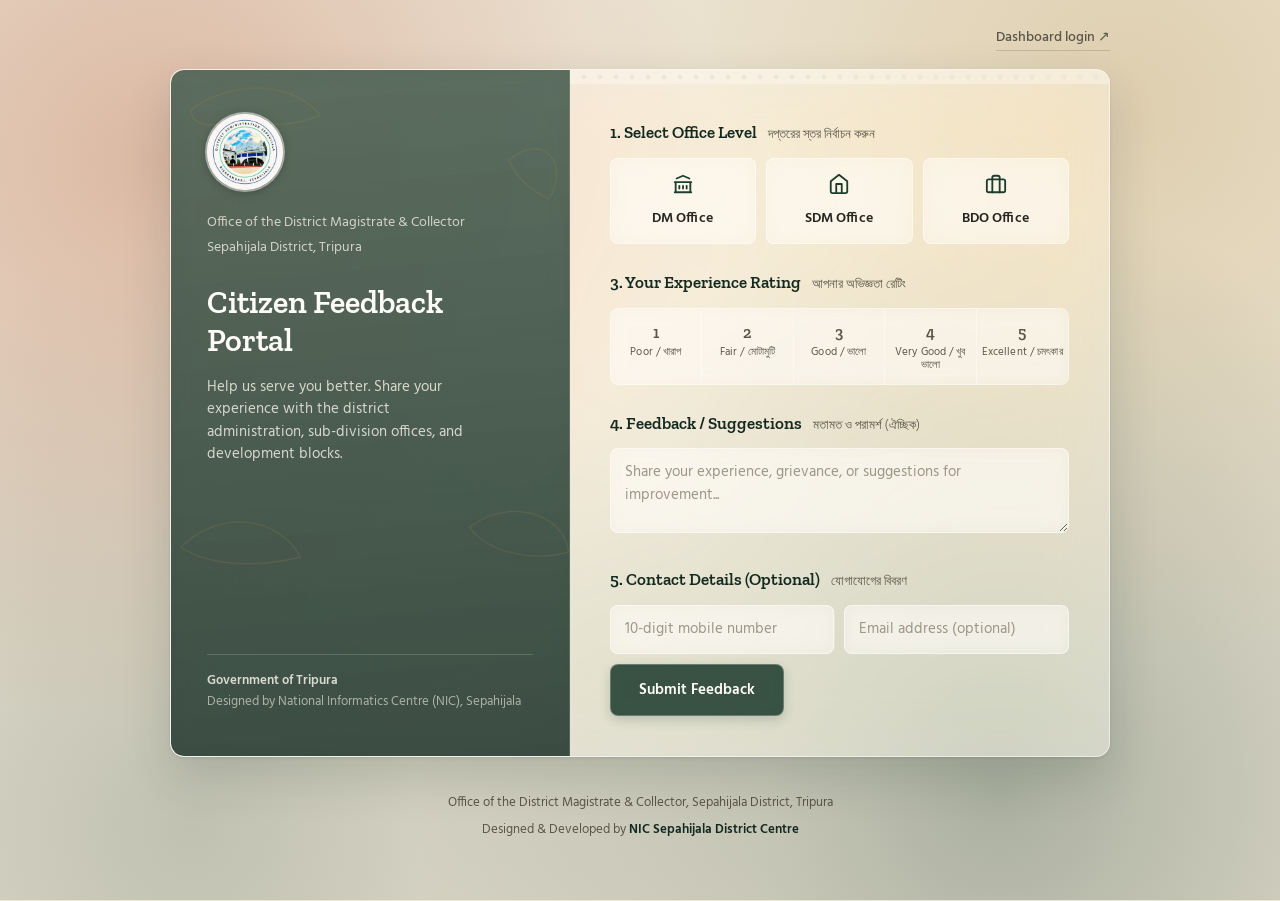
==== index.html @ 67bc73e9 "Sepahijala Feedback System" ====
<!DOCTYPE html>
<html lang="en">
<head>
  <meta charset="UTF-8">
  <meta name="viewport" content="width=device-width, initial-scale=1.0">
  <title>Sepahijala District Administration — Citizen Feedback Portal</title>
  <meta name="description" content="Official Citizen Feedback Portal of Sepahijala District Administration, Government of Tripura. Share your experience and rating for DM, SDM, and BDO offices.">
  <meta name="theme-color" content="#1F3D2E">
  <link rel="icon" type="image/jpeg" href="logo.jpg">
  <link rel="preconnect" href="https://fonts.googleapis.com">
  <link rel="preconnect" href="https://fonts.gstatic.com" crossorigin>
  <link href="https://fonts.googleapis.com/css2?family=Zilla+Slab:wght@500;600;700&family=Hind:wght@400;500;600;700&display=swap" rel="stylesheet">
  <link rel="stylesheet" href="style.css">
</head>
<body>
<div class="page">

  <div class="top-links">
    <a class="dashboard-link" href="login.html">Dashboard login ↗</a>
  </div>

  <div class="portal">
    <!-- Identity / hero panel -->
    <div class="hero">
      <svg class="hero-canopy" viewBox="0 0 400 520" preserveAspectRatio="xMidYMid slice">
        <g fill="none" stroke="rgba(184,146,74,0.35)" stroke-width="1.2">
          <path d="M20 40 C 60 10, 120 10, 150 45 C 130 55, 90 60, 60 50 C 40 60, 20 55, 20 40 Z"/>
          <path d="M340 90 C 380 60, 400 100, 380 130 C 360 120, 345 105, 340 90 Z"/>
          <path d="M10 480 C 50 440, 110 450, 130 490 C 90 500, 40 500, 10 480 Z"/>
          <path d="M300 460 C 340 430, 395 445, 400 485 C 360 495, 320 485, 300 460 Z"/>
        </g>
      </svg>
      <div class="hero-content">
        <a href="index.html" class="seal" title="District Administration Sepahijala, Bishramganj">
          <img src="logo.jpg" alt="District Administration Sepahijala" />
        </a>
        <p class="eyebrow-office">Office of the District Magistrate &amp; Collector</p>
        <p class="eyebrow-district">Sepahijala District, Tripura</p>
        <h1>Citizen Feedback Portal</h1>
        <p class="lede">Help us serve you better. Share your experience with the district administration, sub-division offices, and development blocks.</p>
      </div>
      <div class="hero-foot">
        <strong>Government of Tripura</strong>
        Designed by National Informatics Centre (NIC), Sepahijala
      </div>
    </div>

    <!-- Form / slip panel -->
    <div class="slip">
      <div class="perforation"></div>
      
      <!-- Interactive Form Section -->
      <div class="slip-inner" id="formSection">
        
        <!-- Fieldset 1: Level Tile -->
        <fieldset>
          <legend>1. Select Office Level <span class="hint">দপ্তরের স্তর নির্বাচন করুন</span></legend>
          <div class="tile-row">
            <div class="tile" id="tile-DM" onclick="selectOfficeType('DM')">
              <svg viewBox="0 0 24 24" fill="none" stroke="currentColor" stroke-width="2" stroke-linecap="round" stroke-linejoin="round">
                <path d="M3 21h18M3 10h18M5 6l7-3 7 3M4 10v11M20 10v11M8 14v3M12 14v3M16 14v3"/>
              </svg>
              <span>DM Office</span>
            </div>
            <div class="tile" id="tile-SDM" onclick="selectOfficeType('SDM')">
              <svg viewBox="0 0 24 24" fill="none" stroke="currentColor" stroke-width="2" stroke-linecap="round" stroke-linejoin="round">
                <path d="M3 9l9-7 9 7v11a2 2 0 0 1-2 2H5a2 2 0 0 1-2-2z"/>
                <polyline points="9 22 9 12 15 12 15 22"/>
              </svg>
              <span>SDM Office</span>
            </div>
            <div class="tile" id="tile-BDO" onclick="selectOfficeType('BDO')">
              <svg viewBox="0 0 24 24" fill="none" stroke="currentColor" stroke-width="2" stroke-linecap="round" stroke-linejoin="round">
                <rect x="2" y="7" width="20" height="14" rx="2" ry="2"/>
                <path d="M16 21V5a2 2 0 0 0-2-2h-4a2 2 0 0 0-2 2v16"/>
              </svg>
              <span>BDO Office</span>
            </div>
          </div>
        </fieldset>

        <!-- Fieldset 2: Specific Office Chips -->
        <fieldset id="specificOfficeSection" style="display: none;">
          <legend>2. Specific Office <span class="hint">নির্দিষ্ট দপ্তর বেছে নিন</span></legend>
          <div class="chip-row" id="officeChipsContainer">
            <!-- Dynamically populated chips -->
          </div>
        </fieldset>

        <!-- Fieldset 3: Experience Rating -->
        <fieldset>
          <legend>3. Your Experience Rating <span class="hint">আপনার অভিজ্ঞতা রেটিং</span></legend>
          <div class="scale">
            <button type="button" id="rate-1" onclick="setRating(1)">
              <span class="n">1</span>
              <span class="lbl">Poor / খারাপ</span>
            </button>
            <button type="button" id="rate-2" onclick="setRating(2)">
              <span class="n">2</span>
              <span class="lbl">Fair / মোটামুটি</span>
            </button>
            <button type="button" id="rate-3" onclick="setRating(3)">
              <span class="n">3</span>
              <span class="lbl">Good / ভালো</span>
            </button>
            <button type="button" id="rate-4" onclick="setRating(4)">
              <span class="n">4</span>
              <span class="lbl">Very Good / খুব ভালো</span>
            </button>
            <button type="button" id="rate-5" onclick="setRating(5)">
              <span class="n">5</span>
              <span class="lbl">Excellent / চমৎকার</span>
            </button>
          </div>
        </fieldset>

        <!-- Fieldset 4: Remarks / Suggestions -->
        <fieldset>
          <legend>4. Feedback / Suggestions <span class="hint">মতামত ও পরামর্শ (ঐচ্ছিক)</span></legend>
          <textarea id="feedbackText" placeholder="Share your experience, grievance, or suggestions for improvement..."></textarea>
        </fieldset>

        <!-- Fieldset 5: Contact Details -->
        <fieldset>
          <legend>5. Contact Details (Optional) <span class="hint">যোগাযোগের বিবরণ</span></legend>
          <div class="contact-row">
            <input type="tel" id="mobile" maxlength="10" placeholder="10-digit mobile number" />
            <input type="email" id="email" placeholder="Email address (optional)" />
          </div>
        </fieldset>

        <!-- Alert Notification -->
        <div id="alertBox" class="alert"></div>

        <!-- Submit Row -->
        <div class="submit-row">
          <button type="button" id="submitBtn" onclick="submitFeedback()" class="submit-btn">Submit Feedback</button>
          <div class="error-note" id="inlineError">Please select an office and star rating before submitting.</div>
        </div>

      </div>

      <!-- Confirmation Screen -->
      <div class="confirm" id="confirmSection">
        <div class="check">✓</div>
        <h2>Feedback Recorded! / ধন্যবাদ</h2>
        <div class="ticket-id" id="ticketIdDisplay">Ref: SPJ-FB-2026-0001</div>
        <p>Your feedback has been securely submitted to the District Administration, Sepahijala. Thank you for contributing to better public service delivery.</p>
        <button type="button" class="again-btn" onclick="resetForm()">Submit Another Response</button>
      </div>

    </div>
  </div>

  <footer class="page-foot">
    <div>Office of the District Magistrate &amp; Collector, Sepahijala District, Tripura</div>
    <div class="updated">Designed &amp; Developed by <strong>NIC Sepahijala District Centre</strong></div>
  </footer>

</div>

<script src="app.js"></script>
<script>
  const OFFICE_DATA = {
    "DM": [
      "DM Office, Sepahijala"
    ],
    "SDM": [
      "SDM Office - Bishalgarh",
      "SDM Office - Sonamura",
      "SDM Office - Jampuijala"
    ],
    "BDO": [
      "BDO Office - Bishalgarh",
      "BDO Office - Charilam",
      "BDO Office - Nalchar",
      "BDO Office - Mohanbhog",
      "BDO Office - Boxanagar",
      "BDO Office - Kathalia",
      "BDO Office - Jampuijala"
    ]
  };

  let selectedOfficeType = "";
  let selectedOffice = "";
  let selectedRating = 0;

  function selectOfficeType(type) {
    selectedOfficeType = type;
    selectedOffice = "";

    document.querySelectorAll(".tile").forEach(t => t.classList.remove("selected"));
    const activeTile = document.getElementById("tile-" + type);
    if (activeTile) activeTile.classList.add("selected");

    const specSection = document.getElementById("specificOfficeSection");
    const container = document.getElementById("officeChipsContainer");
    container.innerHTML = "";

    const offices = OFFICE_DATA[type] || [];
    offices.forEach((off, idx) => {
      const chip = document.createElement("div");
      chip.className = "chip";
      chip.textContent = off;
      chip.onclick = function() {
        selectSpecificOffice(off, chip);
      };
      container.appendChild(chip);
    });

    specSection.style.display = "block";

    // Auto-select if only 1 office (e.g. DM Office)
    if (offices.length === 1) {
      const firstChip = container.querySelector(".chip");
      if (firstChip) selectSpecificOffice(offices[0], firstChip);
    }
  }

  function selectSpecificOffice(officeName, chipEl) {
    selectedOffice = officeName;
    document.querySelectorAll(".chip").forEach(c => c.classList.remove("selected"));
    if (chipEl) chipEl.classList.add("selected");
    hideError();
  }

  function setRating(val) {
    selectedRating = val;
    for (let i = 1; i <= 5; i++) {
      const btn = document.getElementById("rate-" + i);
      if (btn) {
        if (i === val) btn.classList.add("selected");
        else btn.classList.remove("selected");
      }
    }
    hideError();
  }

  function showError(msg) {
    const alertBox = document.getElementById("alertBox");
    alertBox.className = "alert alert-error";
    alertBox.textContent = msg;
    alertBox.style.display = "block";

    const inlineErr = document.getElementById("inlineError");
    inlineErr.textContent = msg;
    inlineErr.classList.add("show");
  }

  function hideError() {
    document.getElementById("alertBox").style.display = "none";
    document.getElementById("inlineError").classList.remove("show");
  }

  async function submitFeedback() {
    hideError();

    if (!selectedOfficeType || !selectedOffice) {
      showError("Please select the office level and specific office.");
      return;
    }

    if (!selectedRating) {
      showError("Please select your experience rating from 1 to 5.");
      return;
    }

    const mobile = document.getElementById("mobile").value.trim();
    const email = document.getElementById("email").value.trim();
    const feedback = document.getElementById("feedbackText").value.trim();

    if (mobile && !/^[6-9]\d{9}$/.test(mobile)) {
      showError("Please enter a valid 10-digit Indian mobile number.");
      return;
    }

    if (email && !/^[^\s@]+@[^\s@]+\.[^\s@]+$/.test(email)) {
      showError("Please enter a valid email address.");
      return;
    }

    const submitBtn = document.getElementById("submitBtn");
    submitBtn.disabled = true;
    submitBtn.innerHTML = '<span class="spinner"></span> Submitting...';

    const payload = {
      mobile,
      email,
      office: selectedOffice,
      officeType: selectedOfficeType,
      service: "General Administration",
      rating: selectedRating,
      feedback
    };

    const res = await apiPost("submitFeedback", { payload });

    submitBtn.disabled = false;
    submitBtn.textContent = "Submit Feedback";

    if (res && res.success) {
      const randomSuffix = Math.floor(1000 + Math.random() * 9000);
      const ticketRef = res.ticketId || `SPJ-FB-${new Date().getFullYear()}-${randomSuffix}`;
      document.getElementById("ticketIdDisplay").textContent = "Ref ID: " + ticketRef;

      document.getElementById("formSection").classList.add("hide");
      document.getElementById("confirmSection").classList.add("show");
      document.getElementById("confirmSection").scrollIntoView({ behavior: "smooth", block: "center" });
    } else {
      showError(res.error || "Failed to submit feedback. Please check connection and try again.");
    }
  }

  function resetForm() {
    selectedOfficeType = "";
    selectedOffice = "";
    selectedRating = 0;

    document.querySelectorAll(".tile").forEach(t => t.classList.remove("selected"));
    document.getElementById("specificOfficeSection").style.display = "none";
    document.getElementById("officeChipsContainer").innerHTML = "";

    for (let i = 1; i <= 5; i++) {
      const btn = document.getElementById("rate-" + i);
      if (btn) btn.classList.remove("selected");
    }

    document.getElementById("feedbackText").value = "";
    document.getElementById("mobile").value = "";
    document.getElementById("email").value = "";
    hideError();

    document.getElementById("confirmSection").classList.remove("show");
    document.getElementById("formSection").classList.remove("hide");
    window.scrollTo({ top: 0, behavior: "smooth" });
  }

  // Format mobile input to allow digits only up to 10
  document.getElementById("mobile").addEventListener("input", function(e) {
    this.value = this.value.replace(/\D/g, "").slice(0, 10);
  });
</script>
</body>
</html>
---- style.css ----
/* ============================================================
   Sepahijala District Administration — Feedback Portal
   Responsive Earth-Tone Glassmorphism Design System
   ============================================================ */
@import url('https://fonts.googleapis.com/css2?family=Zilla+Slab:wght@500;600;700&family=Hind:wght@400;500;600;700&display=swap');

:root {
  --forest: #1F3D2E;
  --forest-deep: #132920;
  --parchment: #EDE6D6;
  --parchment-soft: #F6F2E7;
  --clay: #B2502E;
  --clay-dark: #8C3D22;
  --brass: #B8924A;
  --ink: #26241E;
  --ink-soft: #5B5647;
  --line: rgba(38, 36, 30, 0.16);
  --white: #FFFDF8;
  --glass-bg: rgba(255, 253, 248, 0.42);
  --glass-border: rgba(255, 255, 255, 0.55);
  --shadow-main: 0 1px 3px rgba(19, 41, 32, 0.10), 0 20px 48px rgba(19, 41, 32, 0.16);
  --radius-portal: 14px;
  --radius-input: 8px;
}

* {
  box-sizing: border-box;
}

html, body {
  margin: 0;
  padding: 0;
  overflow-x: hidden;
  width: 100%;
}

body {
  background:
    radial-gradient(circle at 12% 18%, rgba(178, 80, 46, 0.30), transparent 42%),
    radial-gradient(circle at 88% 12%, rgba(184, 146, 74, 0.28), transparent 40%),
    radial-gradient(circle at 78% 88%, rgba(31, 61, 46, 0.32), transparent 46%),
    radial-gradient(circle at 15% 92%, rgba(31, 61, 46, 0.22), transparent 42%),
    var(--parchment);
  background-attachment: fixed;
  color: var(--ink);
  font-family: 'Hind', sans-serif;
  font-size: 16px;
  line-height: 1.5;
  -webkit-font-smoothing: antialiased;
  min-height: 100vh;
  display: flex;
  flex-direction: column;
}

h1, h2, h3, .display {
  font-family: 'Zilla Slab', serif;
  font-weight: 600;
  color: var(--forest-deep);
  margin: 0;
}

a {
  color: inherit;
}

button {
  font-family: inherit;
}

/* Page wrapper */
.page {
  max-width: 980px;
  margin: 0 auto;
  padding: 28px 20px 60px;
  width: 100%;
  flex: 1;
}

.page-dashboard {
  max-width: 1120px;
}

.page-auth {
  max-width: 520px;
  margin: 40px auto;
}

/* Top links bar */
.top-links {
  display: flex;
  justify-content: flex-end;
  align-items: center;
  gap: 14px;
  margin-bottom: 18px;
}

.dashboard-link {
  font-size: 13.5px;
  color: var(--ink-soft);
  text-decoration: none;
  border-bottom: 1px solid var(--line);
  padding-bottom: 2px;
  transition: color .15s ease, border-color .15s ease;
  font-weight: 500;
}

.dashboard-link:hover {
  color: var(--clay);
  border-color: var(--clay);
}

.dashboard-link:focus-visible {
  outline: 2px solid var(--clay);
  outline-offset: 3px;
}

/* ============================================================
   PORTAL CONTAINER (2 COLUMNS FOR PUBLIC FORM)
   ============================================================ */
.portal {
  display: grid;
  grid-template-columns: 0.85fr 1.15fr;
  background: var(--glass-bg);
  backdrop-filter: blur(28px) saturate(170%);
  -webkit-backdrop-filter: blur(28px) saturate(170%);
  border: 1px solid var(--glass-border);
  border-radius: var(--radius-portal);
  overflow: hidden;
  box-shadow: var(--shadow-main);
}

/* Single-card container for Auth & Reset */
.single-card {
  background: var(--glass-bg);
  backdrop-filter: blur(28px) saturate(170%);
  -webkit-backdrop-filter: blur(28px) saturate(170%);
  border: 1px solid var(--glass-border);
  border-radius: var(--radius-portal);
  overflow: hidden;
  box-shadow: var(--shadow-main);
  padding: 36px 32px;
}

/* ============================================================
   HERO / IDENTITY PANEL
   ============================================================ */
.hero {
  background: linear-gradient(175deg, rgba(31, 61, 46, 0.72) 0%, rgba(19, 41, 32, 0.82) 100%);
  backdrop-filter: blur(10px);
  -webkit-backdrop-filter: blur(10px);
  color: var(--parchment-soft);
  padding: 44px 36px;
  position: relative;
  overflow: hidden;
  display: flex;
  flex-direction: column;
  justify-content: space-between;
  min-height: 520px;
  border-right: 1px solid rgba(255, 255, 255, 0.12);
}

.hero-canopy {
  position: absolute;
  inset: 0;
  opacity: 0;
  animation: canopyIn 1.4s ease-out .2s forwards;
  pointer-events: none;
}

@keyframes canopyIn {
  from { opacity: 0; transform: translateY(-6px); }
  to   { opacity: 0.5; transform: translateY(0); }
}

.hero-content {
  position: relative;
  z-index: 1;
}

.seal {
  width: 76px;
  height: 76px;
  border-radius: 50%;
  display: flex;
  align-items: center;
  justify-content: center;
  margin-bottom: 22px;
  background: #FFFDF8;
  backdrop-filter: blur(6px);
  -webkit-backdrop-filter: blur(6px);
  box-shadow: 0 2px 12px rgba(0, 0, 0, 0.28), 0 0 0 2px rgba(255, 255, 255, 0.6);
  font-size: 32px;
  color: var(--brass);
  text-decoration: none;
  overflow: hidden;
  transition: transform .2s ease, box-shadow .2s ease;
}

.seal:hover {
  transform: scale(1.04);
  box-shadow: 0 4px 16px rgba(0, 0, 0, 0.35), 0 0 0 2px var(--brass);
}

.seal img {
  width: 100%;
  height: 100%;
  border-radius: 50%;
  display: block;
  object-fit: cover;
}

.eyebrow-office {
  font-size: 14px;
  color: rgba(246, 242, 231, 0.78);
  margin: 0 0 4px;
}

.eyebrow-district {
  font-size: 14px;
  color: rgba(246, 242, 231, 0.78);
  margin: 0 0 26px;
}

.hero h1 {
  font-size: 32px;
  line-height: 1.18;
  color: var(--white);
  max-width: 16ch;
}

.hero p.lede {
  font-family: 'Hind', sans-serif;
  font-size: 15px;
  color: rgba(246, 242, 231, 0.82);
  margin: 16px 0 0;
  max-width: 34ch;
}

.hero-foot {
  position: relative;
  z-index: 1;
  font-size: 13px;
  color: rgba(246, 242, 231, 0.6);
  border-top: 1px solid rgba(246, 242, 231, 0.18);
  padding-top: 16px;
  margin-top: 32px;
}

.hero-foot strong {
  display: block;
  color: rgba(246, 242, 231, 0.85);
  font-weight: 600;
  margin-bottom: 2px;
}

/* ============================================================
   FORM SLIP PANEL
   ============================================================ */
.slip {
  padding: 0;
  display: flex;
  flex-direction: column;
  position: relative;
}

.perforation {
  height: 14px;
  background-image: radial-gradient(circle, rgba(237, 230, 214, 0.9) 2.5px, transparent 2.6px);
  background-size: 16px 16px;
  background-position: 6px center;
  background-color: rgba(255, 253, 248, 0.35);
}

.slip-inner {
  padding: 36px 40px 40px;
}

fieldset {
  border: none;
  margin: 0 0 26px;
  padding: 0;
}

fieldset:last-of-type {
  margin-bottom: 0;
}

legend {
  font-family: 'Zilla Slab', serif;
  font-weight: 600;
  font-size: 17px;
  color: var(--forest-deep);
  padding: 0 0 12px;
  width: 100%;
}

.hint {
  font-size: 13px;
  color: var(--ink-soft);
  font-weight: 400;
  margin-left: 8px;
}

/* Tile row (Office Level selection) */
.tile-row {
  display: grid;
  grid-template-columns: repeat(3, 1fr);
  gap: 10px;
}

.tile {
  border: 1.5px solid rgba(255, 255, 255, 0.5);
  background: rgba(255, 253, 248, 0.38);
  backdrop-filter: blur(10px);
  -webkit-backdrop-filter: blur(10px);
  border-radius: var(--radius-input);
  padding: 14px 8px;
  text-align: center;
  cursor: pointer;
  transition: border-color .15s ease, background .15s ease, transform .1s ease;
  user-select: none;
}

.tile svg, .tile .tile-icon {
  width: 22px;
  height: 22px;
  margin-bottom: 6px;
  color: var(--forest);
  display: inline-block;
}

.tile span {
  display: block;
  font-size: 13.5px;
  font-weight: 600;
  color: var(--ink);
}

.tile:hover {
  border-color: var(--forest);
  background: rgba(255, 253, 248, 0.6);
}

.tile:focus-visible {
  outline: 2px solid var(--clay);
  outline-offset: 2px;
}

.tile.selected {
  border-color: rgba(255, 255, 255, 0.4);
  background: rgba(31, 61, 46, 0.85);
}

.tile.selected span {
  color: var(--white);
}

.tile.selected svg, .tile.selected .tile-icon {
  color: var(--brass);
}

/* Chip row (Specific Office selection) */
.chip-row {
  display: flex;
  flex-wrap: wrap;
  gap: 8px;
}

.chip {
  border: 1.5px solid rgba(255, 255, 255, 0.55);
  background: rgba(255, 253, 248, 0.4);
  backdrop-filter: blur(8px);
  -webkit-backdrop-filter: blur(8px);
  border-radius: 20px;
  padding: 8px 16px;
  font-size: 13.5px;
  font-weight: 500;
  color: var(--ink-soft);
  cursor: pointer;
  transition: border-color .15s ease, background .15s ease, color .15s ease;
  user-select: none;
}

.chip:hover {
  border-color: var(--clay);
  color: var(--ink);
}

.chip:focus-visible {
  outline: 2px solid var(--clay);
  outline-offset: 2px;
}

.chip.selected {
  background: rgba(178, 80, 46, 0.85);
  border-color: rgba(255, 255, 255, 0.4);
  color: var(--white);
  box-shadow: 0 2px 8px rgba(178, 80, 46, 0.25);
}

/* Rating Scale (1 to 5 buttons) */
.scale {
  display: grid;
  grid-template-columns: repeat(5, 1fr);
  border: 1.5px solid rgba(255, 255, 255, 0.55);
  border-radius: var(--radius-input);
  overflow: hidden;
  backdrop-filter: blur(8px);
  -webkit-backdrop-filter: blur(8px);
}

.scale button {
  border: none;
  background: rgba(255, 253, 248, 0.35);
  padding: 14px 4px 12px;
  cursor: pointer;
  border-right: 1px solid rgba(255, 255, 255, 0.4);
  display: flex;
  flex-direction: column;
  align-items: center;
  gap: 4px;
  transition: background .15s ease;
}

.scale button:last-child {
  border-right: none;
}

.scale button .n {
  font-family: 'Zilla Slab', serif;
  font-weight: 600;
  font-size: 16px;
  color: var(--ink-soft);
}

.scale button .lbl {
  font-size: 11px;
  color: var(--ink-soft);
  letter-spacing: .01em;
  text-align: center;
  line-height: 1.2;
}

.scale button:hover {
  background: rgba(255, 253, 248, 0.65);
}

.scale button:focus-visible {
  outline: 2px solid var(--clay);
  outline-offset: -2px;
}

.scale button.selected {
  background: rgba(178, 80, 46, 0.85);
}

.scale button.selected .n, .scale button.selected .lbl {
  color: var(--white);
}

/* Form inputs & controls */
textarea, input[type="tel"], input[type="email"], input[type="password"], input[type="text"], select {
  width: 100%;
  border: 1.5px solid rgba(255, 255, 255, 0.55);
  border-radius: var(--radius-input);
  padding: 12px 14px;
  font-family: 'Hind', sans-serif;
  font-size: 14.5px;
  color: var(--ink);
  background: rgba(255, 253, 248, 0.4);
  backdrop-filter: blur(8px);
  -webkit-backdrop-filter: blur(8px);
  resize: vertical;
  transition: all .15s ease;
}

select {
  appearance: none;
  -webkit-appearance: none;
  background-image: url("data:image/svg+xml;utf8,<svg xmlns='http://www.w3.org/2000/svg' viewBox='0 0 24 24' fill='none' stroke='%235B5647' stroke-width='2'><path d='M6 9l6 6 6-6'/></svg>");
  background-repeat: no-repeat;
  background-position: right 14px center;
  background-size: 16px;
  padding-right: 38px;
}

textarea {
  min-height: 85px;
}

.contact-row {
  display: grid;
  grid-template-columns: 1fr 1fr;
  gap: 10px;
}

textarea:focus, input:focus, select:focus {
  outline: none;
  border-color: var(--forest);
  box-shadow: 0 0 0 3px rgba(31, 61, 46, 0.12);
  background: rgba(255, 253, 248, 0.75);
}

textarea::placeholder, input::placeholder {
  color: #9C9787;
}

.submit-row {
  display: flex;
  align-items: center;
  gap: 16px;
  margin-top: 10px;
}

.submit-btn {
  background: rgba(31, 61, 46, 0.88);
  backdrop-filter: blur(8px);
  -webkit-backdrop-filter: blur(8px);
  color: var(--white);
  border: 1px solid rgba(255, 255, 255, 0.25);
  border-radius: var(--radius-input);
  padding: 13px 28px;
  font-size: 15px;
  font-weight: 600;
  cursor: pointer;
  transition: background .15s ease, transform .1s ease, box-shadow .15s ease;
  box-shadow: 0 4px 12px rgba(31, 61, 46, 0.2);
}

.submit-btn:hover {
  background: rgba(19, 41, 32, 0.95);
  box-shadow: 0 6px 16px rgba(19, 41, 32, 0.3);
}

.submit-btn:active {
  transform: translateY(1px);
}

.submit-btn:focus-visible {
  outline: 2px solid var(--clay);
  outline-offset: 3px;
}

.submit-btn:disabled {
  background: #B8B3A2;
  cursor: not-allowed;
  box-shadow: none;
}

.submit-btn.btn-full {
  width: 100%;
}

.error-note {
  font-size: 13px;
  color: var(--clay-dark);
  display: none;
  font-weight: 500;
}

.error-note.show {
  display: block;
}

/* Alert Notification box */
.alert {
  padding: 12px 16px;
  border-radius: var(--radius-input);
  font-size: 14px;
  margin-bottom: 20px;
  display: none;
  backdrop-filter: blur(8px);
  -webkit-backdrop-filter: blur(8px);
}

.alert-error {
  background: rgba(178, 80, 46, 0.12);
  border: 1.5px solid rgba(178, 80, 46, 0.4);
  color: var(--clay-dark);
  display: block;
}

.alert-success {
  background: rgba(31, 61, 46, 0.12);
  border: 1.5px solid rgba(31, 61, 46, 0.4);
  color: var(--forest-deep);
  display: block;
}

/* Confirmation State Screen */
.confirm {
  display: none;
  padding: 60px 40px;
  text-align: center;
}

.confirm.show {
  display: block;
}

.slip-inner.hide {
  display: none;
}

.check {
  width: 56px;
  height: 56px;
  border-radius: 50%;
  background: rgba(31, 61, 46, 0.88);
  backdrop-filter: blur(8px);
  -webkit-backdrop-filter: blur(8px);
  color: var(--white);
  display: flex;
  align-items: center;
  justify-content: center;
  margin: 0 auto 20px;
  box-shadow: 0 0 0 1px rgba(255, 255, 255, 0.25);
  font-size: 24px;
}

.confirm h2 {
  font-size: 24px;
  margin-bottom: 10px;
}

.confirm p {
  color: var(--ink-soft);
  font-size: 14.5px;
  max-width: 34ch;
  margin: 0 auto 24px;
}

.confirm .ticket-id {
  display: inline-block;
  font-family: 'Zilla Slab', serif;
  font-size: 13.5px;
  color: var(--ink-soft);
  background: rgba(255, 253, 248, 0.5);
  backdrop-filter: blur(8px);
  -webkit-backdrop-filter: blur(8px);
  border: 1px dashed var(--line);
  border-radius: 4px;
  padding: 6px 14px;
  margin-bottom: 26px;
}

.again-btn {
  background: rgba(255, 253, 248, 0.4);
  backdrop-filter: blur(8px);
  -webkit-backdrop-filter: blur(8px);
  border: 1.5px solid var(--forest);
  color: var(--forest);
  border-radius: var(--radius-input);
  padding: 11px 24px;
  font-size: 14px;
  font-weight: 600;
  cursor: pointer;
  transition: background .15s ease, color .15s ease;
}

.again-btn:hover {
  background: var(--forest);
  color: var(--white);
}

.again-btn:focus-visible {
  outline: 2px solid var(--clay);
  outline-offset: 3px;
}

/* ============================================================
   DASHBOARD DESIGN SYSTEM (NAVBAR, STATS, GRIDS, TABLES)
   ============================================================ */
.dash-navbar {
  background: linear-gradient(175deg, rgba(31, 61, 46, 0.88) 0%, rgba(19, 41, 32, 0.95) 100%);
  backdrop-filter: blur(12px);
  -webkit-backdrop-filter: blur(12px);
  color: var(--parchment-soft);
  padding: 16px 28px;
  display: flex;
  justify-content: space-between;
  align-items: center;
  border-bottom: 3px solid var(--brass);
  border-radius: var(--radius-portal);
  box-shadow: var(--shadow-main);
  margin-bottom: 25px;
  flex-wrap: wrap;
  gap: 15px;
}

.dash-brand-link {
  display: flex;
  align-items: center;
  gap: 12px;
  text-decoration: none;
  color: var(--white);
}

.dash-brand-icon {
  width: 40px;
  height: 40px;
  background: rgba(255, 255, 255, 0.12);
  border: 1px solid rgba(255, 255, 255, 0.3);
  border-radius: 50%;
  display: flex;
  align-items: center;
  justify-content: center;
  font-size: 20px;
  color: var(--brass);
  overflow: hidden;
  flex-shrink: 0;
}

.dash-title {
  font-family: 'Zilla Slab', serif;
  font-size: 1.35rem;
  font-weight: 700;
  color: var(--white);
}

.dash-subtitle {
  font-size: 0.8rem;
  color: var(--brass);
  font-weight: 500;
}

.dash-actions {
  display: flex;
  align-items: center;
  gap: 10px;
}

.dash-btn {
  padding: 8px 16px;
  border-radius: var(--radius-input);
  font-size: 13.5px;
  font-weight: 600;
  cursor: pointer;
  text-decoration: none;
  transition: all .15s ease;
  display: inline-flex;
  align-items: center;
  gap: 6px;
}

.dash-btn-brass {
  background: var(--brass);
  color: var(--white);
  border: 1px solid rgba(255, 255, 255, 0.3);
}

.dash-btn-brass:hover {
  background: #a37f3c;
}

.dash-btn-outline {
  background: rgba(255, 253, 248, 0.15);
  border: 1px solid rgba(255, 255, 255, 0.3);
  color: var(--parchment-soft);
}

.dash-btn-outline:hover {
  background: rgba(255, 253, 248, 0.3);
  color: var(--white);
}

/* Dashboard Filter Bar */
.filter-bar {
  display: flex;
  align-items: center;
  justify-content: space-between;
  gap: 16px;
  flex-wrap: wrap;
  margin-bottom: 25px;
  background: var(--glass-bg);
  backdrop-filter: blur(14px);
  -webkit-backdrop-filter: blur(14px);
  border: 1px solid var(--glass-border);
  border-radius: var(--radius-portal);
  padding: 14px 18px;
}

.level-pills {
  display: flex;
  gap: 8px;
}

.dash-pill-btn {
  padding: 8px 18px;
  background: rgba(255, 253, 248, 0.4);
  border: 1.5px solid var(--glass-border);
  border-radius: 20px;
  font-size: 13.5px;
  font-weight: 600;
  color: var(--ink-soft);
  cursor: pointer;
  transition: all .2s;
}

.dash-pill-btn:hover {
  border-color: var(--forest);
  color: var(--forest-deep);
}

.dash-pill-btn.active {
  background: var(--forest);
  color: var(--white);
  border-color: var(--forest);
  box-shadow: 0 2px 8px rgba(31, 61, 46, 0.3);
}

.dash-pill-btn:disabled, .dash-pill-btn.disabled {
  opacity: 0.4;
  cursor: not-allowed;
  background: rgba(0, 0, 0, 0.05);
  border-color: rgba(0, 0, 0, 0.1);
}

/* Dashboard Titles */
.dash-section-title {
  font-family: 'Zilla Slab', serif;
  font-size: 1.35rem;
  color: var(--forest-deep);
  font-weight: 700;
  position: relative;
  display: inline-block;
  margin-bottom: 16px;
}

.dash-section-title::after {
  content: '';
  position: absolute;
  left: 0;
  bottom: -4px;
  width: 44px;
  height: 3px;
  background: var(--clay);
  border-radius: 2px;
}

/* Cumulative Stat Grid */
.cumulative-summary-grid {
  display: grid;
  grid-template-columns: 1fr 1fr;
  gap: 18px;
  margin-bottom: 30px;
}

.stat-box {
  background: var(--glass-bg);
  backdrop-filter: blur(14px);
  -webkit-backdrop-filter: blur(14px);
  border-radius: var(--radius-portal);
  padding: 22px 26px;
  box-shadow: var(--shadow-main);
  border: 1px solid var(--glass-border);
  position: relative;
  overflow: hidden;
}

.stat-box.accent-forest::before {
  content: '';
  position: absolute;
  top: 0;
  left: 0;
  right: 0;
  height: 4px;
  background: var(--forest);
}

.stat-box.accent-clay::before {
  content: '';
  position: absolute;
  top: 0;
  left: 0;
  right: 0;
  height: 4px;
  background: var(--clay);
}

.stat-title {
  font-size: 12.5px;
  font-weight: 700;
  color: var(--ink-soft);
  text-transform: uppercase;
  letter-spacing: 0.06em;
}

.stat-number {
  font-family: 'Zilla Slab', serif;
  font-size: 2.4rem;
  font-weight: 700;
  color: var(--forest-deep);
  margin: 4px 0 2px;
}

.stat-subtext {
  font-size: 13px;
  color: var(--ink-soft);
}

/* Office Stat Cards Grid */
.office-summary-grid {
  display: grid;
  grid-template-columns: repeat(auto-fill, minmax(260px, 1fr));
  gap: 16px;
  margin-bottom: 35px;
}

.office-stat-card {
  background: var(--glass-bg);
  backdrop-filter: blur(12px);
  -webkit-backdrop-filter: blur(12px);
  border-radius: var(--radius-input);
  padding: 18px 20px;
  box-shadow: var(--shadow-main);
  border: 1px solid var(--glass-border);
  display: flex;
  flex-direction: column;
  justify-content: space-between;
}

.office-card-header {
  font-family: 'Zilla Slab', serif;
  font-size: 15.5px;
  font-weight: 600;
  color: var(--forest-deep);
  margin-bottom: 6px;
}

.office-score-row {
  display: flex;
  align-items: baseline;
  justify-content: space-between;
  margin-top: 4px;
}

.score-text {
  font-family: 'Zilla Slab', serif;
  font-size: 1.5rem;
  font-weight: 700;
  color: var(--clay);
}

.score-text span {
  font-size: 13px;
  color: var(--ink-soft);
  font-weight: 500;
}

.response-count {
  font-size: 12.5px;
  color: var(--ink-soft);
}

.star-rating-display {
  color: var(--brass);
  font-size: 15px;
  margin-top: 6px;
  letter-spacing: 2px;
}

.card-bottom-bar {
  height: 3px;
  background: var(--forest);
  border-radius: 2px;
  margin-top: 14px;
  width: 100%;
}

/* Data Table (Recent Submissions) */
.data-table-container {
  background: var(--glass-bg);
  backdrop-filter: blur(14px);
  -webkit-backdrop-filter: blur(14px);
  border-radius: var(--radius-portal);
  box-shadow: var(--shadow-main);
  padding: 20px;
  border: 1px solid var(--glass-border);
  overflow-x: auto;
  -webkit-overflow-scrolling: touch;
}

.data-table {
  width: 100%;
  border-collapse: collapse;
  text-align: left;
  white-space: nowrap;
}

.data-table th {
  padding: 12px 16px;
  font-size: 12.5px;
  font-weight: 700;
  text-transform: uppercase;
  letter-spacing: 0.05em;
  color: var(--forest-deep);
  border-bottom: 1.5px solid var(--line);
  background: rgba(255, 253, 248, 0.5);
}

.data-table td {
  padding: 12px 16px;
  font-size: 14px;
  color: var(--ink);
  border-bottom: 1px solid var(--line);
}

.data-table tr:last-child td {
  border-bottom: none;
}

.data-table tr:hover {
  background: rgba(255, 253, 248, 0.4);
}

/* Dashboard Table Controls (Search & Export) */
.dash-table-header {
  display: flex;
  justify-content: space-between;
  align-items: center;
  flex-wrap: wrap;
  gap: 12px;
  margin-bottom: 16px;
}

.table-search-box {
  display: flex;
  align-items: center;
  gap: 8px;
  flex: 1;
  max-width: 320px;
}

.table-search-input {
  width: 100%;
  padding: 8px 14px;
  font-size: 13.5px;
  border: 1.5px solid var(--glass-border);
  border-radius: var(--radius-input);
  background: rgba(255, 253, 248, 0.5);
  backdrop-filter: blur(8px);
  -webkit-backdrop-filter: blur(8px);
}

.dash-btn-clay {
  background: var(--clay);
  color: var(--white);
  border: 1px solid rgba(255, 255, 255, 0.3);
}

.dash-btn-clay:hover {
  background: var(--clay-dark);
}

/* Loading Spinner */
.spinner {
  display: inline-block;
  width: 16px;
  height: 16px;
  border: 2px solid rgba(255, 255, 255, 0.3);
  border-radius: 50%;
  border-top-color: #fff;
  animation: spin 0.7s linear infinite;
  vertical-align: middle;
  margin-right: 6px;
}

@keyframes spin {
  to { transform: rotate(360deg); }
}

/* Footer */
footer.page-foot {
  text-align: center;
  margin-top: 36px;
  font-size: 12.5px;
  color: var(--ink-soft);
  line-height: 1.7;
}

footer.page-foot .updated {
  margin-top: 6px;
}

footer.page-foot .updated strong {
  color: var(--forest-deep);
  font-weight: 600;
}

.hidden {
  display: none !important;
}

/* ============================================================
   RESPONSIVE BREAKPOINTS
   ============================================================ */
@media (max-width: 760px) {
  .portal {
    grid-template-columns: 1fr;
  }

  .hero {
    min-height: auto;
    padding: 32px 24px;
  }

  .hero h1 {
    font-size: 26px;
  }

  .slip-inner {
    padding: 28px 22px 34px;
  }

  .tile-row {
    grid-template-columns: repeat(3, 1fr);
  }

  .tile span {
    font-size: 12px;
  }

  .scale button .lbl {
    display: none;
  }

  .confirm {
    padding: 44px 24px;
  }

  .dash-navbar {
    flex-direction: column;
    align-items: stretch;
    padding: 16px;
  }

  .dash-actions {
    justify-content: space-between;
  }

  .dash-btn {
    flex: 1;
    text-align: center;
    justify-content: center;
  }

  .cumulative-summary-grid {
    grid-template-columns: 1fr;
  }

  .filter-bar {
    flex-direction: column;
    align-items: stretch;
  }

  .level-pills {
    width: 100%;
  }

  .dash-pill-btn {
    flex: 1;
    text-align: center;
  }
}

@media (max-width: 520px) {
  .contact-row {
    grid-template-columns: 1fr;
  }

  .page {
    padding: 16px 12px 40px;
  }

  .single-card {
    padding: 26px 18px;
  }
}

@media (prefers-reduced-motion: reduce) {
  .hero-canopy {
    animation: none;
    opacity: 0.5;
  }
}
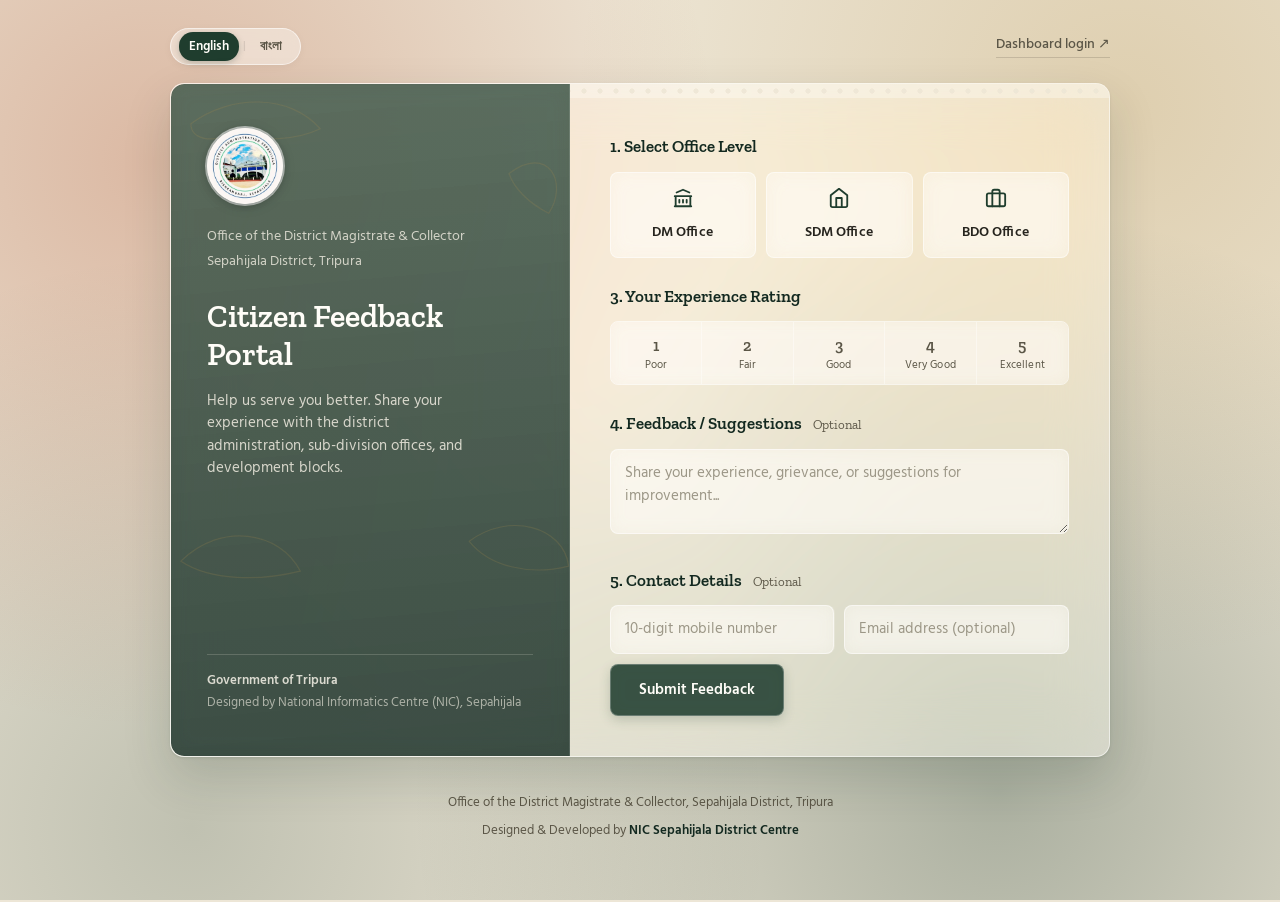
==== commit 17500457: "Added clean English and Bengali bilingual toggle" ====
--- a/index.html
+++ b/index.html
@@ -15,8 +15,14 @@
 <body>
 <div class="page">
 
+  <!-- Top Language Switcher & Admin Link -->
   <div class="top-links">
-    <a class="dashboard-link" href="login.html">Dashboard login ↗</a>
+    <div class="lang-switch-container" role="group" aria-label="Language Selector">
+      <button type="button" class="lang-btn active" id="btnLangEn" onclick="setLanguage('en')">English</button>
+      <span class="lang-separator">|</span>
+      <button type="button" class="lang-btn" id="btnLangBn" onclick="setLanguage('bn')">বাংলা</button>
+    </div>
+    <a class="dashboard-link" href="login.html" data-i18n="dashboard_link">Dashboard login ↗</a>
   </div>
 
   <div class="portal">
@@ -34,14 +40,14 @@
         <a href="index.html" class="seal" title="District Administration Sepahijala, Bishramganj">
           <img src="logo.jpg" alt="District Administration Sepahijala" />
         </a>
-        <p class="eyebrow-office">Office of the District Magistrate &amp; Collector</p>
-        <p class="eyebrow-district">Sepahijala District, Tripura</p>
-        <h1>Citizen Feedback Portal</h1>
-        <p class="lede">Help us serve you better. Share your experience with the district administration, sub-division offices, and development blocks.</p>
+        <p class="eyebrow-office" data-i18n="office_title">Office of the District Magistrate &amp; Collector</p>
+        <p class="eyebrow-district" data-i18n="district_title">Sepahijala District, Tripura</p>
+        <h1 data-i18n="portal_title">Citizen Feedback Portal</h1>
+        <p class="lede" data-i18n="hero_lede">Help us serve you better. Share your experience with the district administration, sub-division offices, and development blocks.</p>
       </div>
       <div class="hero-foot">
-        <strong>Government of Tripura</strong>
-        Designed by National Informatics Centre (NIC), Sepahijala
+        <strong data-i18n="gov_tripura">Government of Tripura</strong>
+        <span data-i18n="nic_credit">Designed by National Informatics Centre (NIC), Sepahijala</span>
       </div>
     </div>
 
@@ -54,34 +60,34 @@
         
         <!-- Fieldset 1: Level Tile -->
         <fieldset>
-          <legend>1. Select Office Level <span class="hint">দপ্তরের স্তর নির্বাচন করুন</span></legend>
+          <legend><span data-i18n="step1_title">1. Select Office Level</span> <span class="hint" data-i18n="step1_hint"></span></legend>
           <div class="tile-row">
             <div class="tile" id="tile-DM" onclick="selectOfficeType('DM')">
               <svg viewBox="0 0 24 24" fill="none" stroke="currentColor" stroke-width="2" stroke-linecap="round" stroke-linejoin="round">
                 <path d="M3 21h18M3 10h18M5 6l7-3 7 3M4 10v11M20 10v11M8 14v3M12 14v3M16 14v3"/>
               </svg>
-              <span>DM Office</span>
+              <span data-i18n="tile_dm">DM Office</span>
             </div>
             <div class="tile" id="tile-SDM" onclick="selectOfficeType('SDM')">
               <svg viewBox="0 0 24 24" fill="none" stroke="currentColor" stroke-width="2" stroke-linecap="round" stroke-linejoin="round">
                 <path d="M3 9l9-7 9 7v11a2 2 0 0 1-2 2H5a2 2 0 0 1-2-2z"/>
                 <polyline points="9 22 9 12 15 12 15 22"/>
               </svg>
-              <span>SDM Office</span>
+              <span data-i18n="tile_sdm">SDM Office</span>
             </div>
             <div class="tile" id="tile-BDO" onclick="selectOfficeType('BDO')">
               <svg viewBox="0 0 24 24" fill="none" stroke="currentColor" stroke-width="2" stroke-linecap="round" stroke-linejoin="round">
                 <rect x="2" y="7" width="20" height="14" rx="2" ry="2"/>
                 <path d="M16 21V5a2 2 0 0 0-2-2h-4a2 2 0 0 0-2 2v16"/>
               </svg>
-              <span>BDO Office</span>
+              <span data-i18n="tile_bdo">BDO Office</span>
             </div>
           </div>
         </fieldset>
 
         <!-- Fieldset 2: Specific Office Chips -->
         <fieldset id="specificOfficeSection" style="display: none;">
-          <legend>2. Specific Office <span class="hint">নির্দিষ্ট দপ্তর বেছে নিন</span></legend>
+          <legend><span data-i18n="step2_title">2. Specific Office</span> <span class="hint" data-i18n="step2_hint"></span></legend>
           <div class="chip-row" id="officeChipsContainer">
             <!-- Dynamically populated chips -->
           </div>
@@ -89,43 +95,43 @@
 
         <!-- Fieldset 3: Experience Rating -->
         <fieldset>
-          <legend>3. Your Experience Rating <span class="hint">আপনার অভিজ্ঞতা রেটিং</span></legend>
+          <legend><span data-i18n="step3_title">3. Your Experience Rating</span> <span class="hint" data-i18n="step3_hint"></span></legend>
           <div class="scale">
             <button type="button" id="rate-1" onclick="setRating(1)">
               <span class="n">1</span>
-              <span class="lbl">Poor / খারাপ</span>
+              <span class="lbl" data-i18n="rate_1">Poor</span>
             </button>
             <button type="button" id="rate-2" onclick="setRating(2)">
               <span class="n">2</span>
-              <span class="lbl">Fair / মোটামুটি</span>
+              <span class="lbl" data-i18n="rate_2">Fair</span>
             </button>
             <button type="button" id="rate-3" onclick="setRating(3)">
               <span class="n">3</span>
-              <span class="lbl">Good / ভালো</span>
+              <span class="lbl" data-i18n="rate_3">Good</span>
             </button>
             <button type="button" id="rate-4" onclick="setRating(4)">
               <span class="n">4</span>
-              <span class="lbl">Very Good / খুব ভালো</span>
+              <span class="lbl" data-i18n="rate_4">Very Good</span>
             </button>
             <button type="button" id="rate-5" onclick="setRating(5)">
               <span class="n">5</span>
-              <span class="lbl">Excellent / চমৎকার</span>
+              <span class="lbl" data-i18n="rate_5">Excellent</span>
             </button>
           </div>
         </fieldset>
 
         <!-- Fieldset 4: Remarks / Suggestions -->
         <fieldset>
-          <legend>4. Feedback / Suggestions <span class="hint">মতামত ও পরামর্শ (ঐচ্ছিক)</span></legend>
-          <textarea id="feedbackText" placeholder="Share your experience, grievance, or suggestions for improvement..."></textarea>
+          <legend><span data-i18n="step4_title">4. Feedback / Suggestions</span> <span class="hint" data-i18n="step4_hint">Optional</span></legend>
+          <textarea id="feedbackText" data-i18n-placeholder="feedback_placeholder" placeholder="Share your experience, grievance, or suggestions for improvement..."></textarea>
         </fieldset>
 
         <!-- Fieldset 5: Contact Details -->
         <fieldset>
-          <legend>5. Contact Details (Optional) <span class="hint">যোগাযোগের বিবরণ</span></legend>
+          <legend><span data-i18n="step5_title">5. Contact Details</span> <span class="hint" data-i18n="step5_hint">Optional</span></legend>
           <div class="contact-row">
-            <input type="tel" id="mobile" maxlength="10" placeholder="10-digit mobile number" />
-            <input type="email" id="email" placeholder="Email address (optional)" />
+            <input type="tel" id="mobile" maxlength="10" data-i18n-placeholder="mobile_placeholder" placeholder="10-digit mobile number" />
+            <input type="email" id="email" data-i18n-placeholder="email_placeholder" placeholder="Email address (optional)" />
           </div>
         </fieldset>
 
@@ -134,8 +140,8 @@
 
         <!-- Submit Row -->
         <div class="submit-row">
-          <button type="button" id="submitBtn" onclick="submitFeedback()" class="submit-btn">Submit Feedback</button>
-          <div class="error-note" id="inlineError">Please select an office and star rating before submitting.</div>
+          <button type="button" id="submitBtn" onclick="submitFeedback()" class="submit-btn" data-i18n="submit_btn">Submit Feedback</button>
+          <div class="error-note" id="inlineError" data-i18n="inline_error">Please select an office and star rating before submitting.</div>
         </div>
 
       </div>
@@ -143,24 +149,146 @@
       <!-- Confirmation Screen -->
       <div class="confirm" id="confirmSection">
         <div class="check">✓</div>
-        <h2>Feedback Recorded! / ধন্যবাদ</h2>
+        <h2 data-i18n="confirm_title">Feedback Recorded! Thank You</h2>
         <div class="ticket-id" id="ticketIdDisplay">Ref: SPJ-FB-2026-0001</div>
-        <p>Your feedback has been securely submitted to the District Administration, Sepahijala. Thank you for contributing to better public service delivery.</p>
-        <button type="button" class="again-btn" onclick="resetForm()">Submit Another Response</button>
+        <p data-i18n="confirm_msg">Your feedback has been securely submitted to the District Administration, Sepahijala. Thank you for contributing to better public service delivery.</p>
+        <button type="button" class="again-btn" onclick="resetForm()" data-i18n="again_btn">Submit Another Response</button>
       </div>
 
     </div>
   </div>
 
   <footer class="page-foot">
-    <div>Office of the District Magistrate &amp; Collector, Sepahijala District, Tripura</div>
-    <div class="updated">Designed &amp; Developed by <strong>NIC Sepahijala District Centre</strong></div>
+    <div data-i18n="footer_office">Office of the District Magistrate &amp; Collector, Sepahijala District, Tripura</div>
+    <div class="updated" data-i18n-html="footer_credit">Designed &amp; Developed by <strong>NIC Sepahijala District Centre</strong></div>
   </footer>
 
 </div>
 
 <script src="app.js"></script>
 <script>
+  // ── Pure English & Pure Bengali Translation Dictionary ───────
+  const TRANSLATIONS = {
+    en: {
+      dashboard_link: "Dashboard login ↗",
+      office_title: "Office of the District Magistrate & Collector",
+      district_title: "Sepahijala District, Tripura",
+      portal_title: "Citizen Feedback Portal",
+      hero_lede: "Help us serve you better. Share your experience with the district administration, sub-division offices, and development blocks.",
+      gov_tripura: "Government of Tripura",
+      nic_credit: "Designed by National Informatics Centre (NIC), Sepahijala",
+
+      step1_title: "1. Select Office Level",
+      step1_hint: "",
+      tile_dm: "DM Office",
+      tile_sdm: "SDM Office",
+      tile_bdo: "BDO Office",
+
+      step2_title: "2. Specific Office",
+      step2_hint: "",
+
+      step3_title: "3. Your Experience Rating",
+      step3_hint: "",
+      rate_1: "Poor",
+      rate_2: "Fair",
+      rate_3: "Good",
+      rate_4: "Very Good",
+      rate_5: "Excellent",
+
+      step4_title: "4. Feedback / Suggestions",
+      step4_hint: "Optional",
+      feedback_placeholder: "Share your experience, grievance, or suggestions for improvement...",
+
+      step5_title: "5. Contact Details",
+      step5_hint: "Optional",
+      mobile_placeholder: "10-digit mobile number",
+      email_placeholder: "Email address (optional)",
+
+      submit_btn: "Submit Feedback",
+      submitting_btn: "Submitting...",
+      inline_error: "Please select an office and star rating before submitting.",
+
+      confirm_title: "Feedback Recorded! Thank You",
+      confirm_msg: "Your feedback has been securely submitted to the District Administration, Sepahijala. Thank you for contributing to better public service delivery.",
+      again_btn: "Submit Another Response",
+
+      footer_office: "Office of the District Magistrate & Collector, Sepahijala District, Tripura",
+      footer_credit: "Designed & Developed by <strong>NIC Sepahijala District Centre</strong>",
+
+      err_select_office: "Please select the office level and specific office.",
+      err_select_rating: "Please select your experience rating from 1 to 5.",
+      err_invalid_mobile: "Please enter a valid 10-digit Indian mobile number.",
+      err_invalid_email: "Please enter a valid email address.",
+      err_submit_failed: "Failed to submit feedback. Please check connection and try again."
+    },
+    bn: {
+      dashboard_link: "ড্যাশবোর্ড লগইন ↗",
+      office_title: "জেলা শাসক ও সমাহর্তার কার্যালয়",
+      district_title: "সিপাহীজলা জেলা, ত্রিপুরা",
+      portal_title: "নাগরিক প্রতিক্রিয়া পোর্টাল",
+      hero_lede: "আপনাদের উন্নত পরিষেবা প্রদানে আমাদের সহায়তা করুন। জেলা প্রশাসন, মহকুমা শাসক এবং ব্লক উন্নয়ন আধিকারিকের কার্যালয়ে আপনার অভিজ্ঞতা ভাগ করে নিন।",
+      gov_tripura: "ত্রিপুরা সরকার",
+      nic_credit: "পরিকল্পনা ও রূপায়ণে: জাতীয় তথ্যবিজ্ঞান কেন্দ্র (NIC), সিপাহীজলা",
+
+      step1_title: "১. দপ্তরের স্তর নির্বাচন করুন",
+      step1_hint: "",
+      tile_dm: "ডিএম কার্যালয়",
+      tile_sdm: "এসডিএম কার্যালয়",
+      tile_bdo: "বিডিও কার্যালয়",
+
+      step2_title: "২. নির্দিষ্ট দপ্তর বেছে নিন",
+      step2_hint: "",
+
+      step3_title: "৩. আপনার অভিজ্ঞতা রেটিং",
+      step3_hint: "",
+      rate_1: "খারাপ",
+      rate_2: "মোটামুটি",
+      rate_3: "ভালো",
+      rate_4: "খুব ভালো",
+      rate_5: "চমৎকার",
+
+      step4_title: "৪. মতামত ও পরামর্শ",
+      step4_hint: "ঐচ্ছিক",
+      feedback_placeholder: "আপনার অভিজ্ঞতা, অভিযোগ বা উন্নতির জন্য পরামর্শ লিখুন...",
+
+      step5_title: "৫. যোগাযোগের বিবরণ",
+      step5_hint: "ঐচ্ছিক",
+      mobile_placeholder: "১০ সংখ্যার মোবাইল নম্বর",
+      email_placeholder: "ইমেইল ঠিকানা (ঐচ্ছিক)",
+
+      submit_btn: "মতামত জমা দিন",
+      submitting_btn: "জমা দেওয়া হচ্ছে...",
+      inline_error: "অনুগ্রহ করে জমা দেওয়ার আগে দপ্তর এবং রেটিং নির্বাচন করুন।",
+
+      confirm_title: "প্রতিক্রিয়া নথিভুক্ত হয়েছে! ধন্যবাদ",
+      confirm_msg: "আপনার প্রতিক্রিয়া নিরাপদে সিপাহীজলা জেলা প্রশাসনে জমা হয়েছে। উন্নত জনসেবা প্রদানে সহযোগিতার জন্য ধন্যবাদ।",
+      again_btn: "আরেকটি প্রতিক্রিয়া জমা দিন",
+
+      footer_office: "জেলা শাসক ও সমাহর্তার কার্যালয়, সিপাহীজলা জেলা, ত্রিপুরা",
+      footer_credit: "পরিকল্পনা ও রূপায়ণে: <strong>জাতীয় তথ্যবিজ্ঞান কেন্দ্র (NIC), সিপাহীজলা জেলা কেন্দ্র</strong>",
+
+      err_select_office: "অনুগ্রহ করে দপ্তরের স্তর ও নির্দিষ্ট দপ্তর নির্বাচন করুন।",
+      err_select_rating: "অনুগ্রহ করে ১ থেকে ৫ এর মধ্যে রেটিং নির্বাচন করুন।",
+      err_invalid_mobile: "অনুগ্রহ করে একটি বৈধ ১০ সংখ্যার মোবাইল নম্বর লিখুন।",
+      err_invalid_email: "অনুগ্রহ করে একটি বৈধ ইমেইল ঠিকানা লিখুন।",
+      err_submit_failed: "প্রতিক্রিয়া জমা দেওয়া সম্ভব হয়নি। ইন্টারনেট সংযোগ পরীক্ষা করে পুনরায় চেষ্টা করুন।"
+    }
+  };
+
+  const OFFICE_NAMES_BN = {
+    "DM Office, Sepahijala": "ডিএম কার্যালয়, সিপাহীজলা",
+    "SDM Office - Bishalgarh": "এসডিএম কার্যালয় - বিশালগড়",
+    "SDM Office - Sonamura": "এসডিএম কার্যালয় - সোনামুড়া",
+    "SDM Office - Jampuijala": "এসডিএম কার্যালয় - জম্পুইজলা",
+    "BDO Office - Bishalgarh": "বিডিও কার্যালয় - বিশালগড়",
+    "BDO Office - Charilam": "বিডিও কার্যালয় - চড়িলাম",
+    "BDO Office - Nalchar": "বিডিও কার্যালয় - নলছড়",
+    "BDO Office - Mohanbhog": "বিডিও কার্যালয় - মোহনভোগ",
+    "BDO Office - Boxanagar": "বিডিও কার্যালয় - বক্সনগর",
+    "BDO Office - Kathalia": "বিডিও কার্যালয় - কাঁঠালিয়া",
+    "BDO Office - Jampuijala": "বিডিও কার্যালয় - জম্পুইজলা"
+  };
+
   const OFFICE_DATA = {
     "DM": [
       "DM Office, Sepahijala"
@@ -181,38 +309,73 @@
     ]
   };
 
+  let currentLang = localStorage.getItem("spj_feedback_lang") || "en";
   let selectedOfficeType = "";
   let selectedOffice = "";
   let selectedRating = 0;
 
-  function selectOfficeType(type) {
-    selectedOfficeType = type;
-    selectedOffice = "";
-
-    document.querySelectorAll(".tile").forEach(t => t.classList.remove("selected"));
-    const activeTile = document.getElementById("tile-" + type);
-    if (activeTile) activeTile.classList.add("selected");
-
-    const specSection = document.getElementById("specificOfficeSection");
+  function setLanguage(lang) {
+    currentLang = lang;
+    localStorage.setItem("spj_feedback_lang", lang);
+
+    document.querySelectorAll(".lang-btn").forEach(b => b.classList.remove("active"));
+    const activeBtn = document.getElementById("btnLang" + (lang === "bn" ? "Bn" : "En"));
+    if (activeBtn) activeBtn.classList.add("active");
+
+    const t = TRANSLATIONS[lang] || TRANSLATIONS.en;
+
+    document.querySelectorAll("[data-i18n]").forEach(el => {
+      const key = el.getAttribute("data-i18n");
+      if (t[key] !== undefined) el.textContent = t[key];
+    });
+
+    document.querySelectorAll("[data-i18n-html]").forEach(el => {
+      const key = el.getAttribute("data-i18n-html");
+      if (t[key] !== undefined) el.innerHTML = t[key];
+    });
+
+    document.querySelectorAll("[data-i18n-placeholder]").forEach(el => {
+      const key = el.getAttribute("data-i18n-placeholder");
+      if (t[key] !== undefined) el.placeholder = t[key];
+    });
+
+    if (selectedOfficeType) {
+      renderOfficeChips(selectedOfficeType);
+    }
+  }
+
+  function renderOfficeChips(type) {
     const container = document.getElementById("officeChipsContainer");
     container.innerHTML = "";
 
     const offices = OFFICE_DATA[type] || [];
-    offices.forEach((off, idx) => {
+    offices.forEach((off) => {
       const chip = document.createElement("div");
-      chip.className = "chip";
-      chip.textContent = off;
+      chip.className = "chip" + (selectedOffice === off ? " selected" : "");
+      chip.textContent = (currentLang === "bn") ? (OFFICE_NAMES_BN[off] || off) : off;
       chip.onclick = function() {
         selectSpecificOffice(off, chip);
       };
       container.appendChild(chip);
     });
-
+  }
+
+  function selectOfficeType(type) {
+    selectedOfficeType = type;
+    selectedOffice = "";
+
+    document.querySelectorAll(".tile").forEach(t => t.classList.remove("selected"));
+    const activeTile = document.getElementById("tile-" + type);
+    if (activeTile) activeTile.classList.add("selected");
+
+    const specSection = document.getElementById("specificOfficeSection");
+    renderOfficeChips(type);
     specSection.style.display = "block";
 
     // Auto-select if only 1 office (e.g. DM Office)
+    const offices = OFFICE_DATA[type] || [];
     if (offices.length === 1) {
-      const firstChip = container.querySelector(".chip");
+      const firstChip = document.getElementById("officeChipsContainer").querySelector(".chip");
       if (firstChip) selectSpecificOffice(offices[0], firstChip);
     }
   }
@@ -254,14 +417,15 @@
 
   async function submitFeedback() {
     hideError();
+    const t = TRANSLATIONS[currentLang] || TRANSLATIONS.en;
 
     if (!selectedOfficeType || !selectedOffice) {
-      showError("Please select the office level and specific office.");
+      showError(t.err_select_office);
       return;
     }
 
     if (!selectedRating) {
-      showError("Please select your experience rating from 1 to 5.");
+      showError(t.err_select_rating);
       return;
     }
 
@@ -270,18 +434,18 @@
     const feedback = document.getElementById("feedbackText").value.trim();
 
     if (mobile && !/^[6-9]\d{9}$/.test(mobile)) {
-      showError("Please enter a valid 10-digit Indian mobile number.");
+      showError(t.err_invalid_mobile);
       return;
     }
 
     if (email && !/^[^\s@]+@[^\s@]+\.[^\s@]+$/.test(email)) {
-      showError("Please enter a valid email address.");
+      showError(t.err_invalid_email);
       return;
     }
 
     const submitBtn = document.getElementById("submitBtn");
     submitBtn.disabled = true;
-    submitBtn.innerHTML = '<span class="spinner"></span> Submitting...';
+    submitBtn.innerHTML = '<span class="spinner"></span> ' + t.submitting_btn;
 
     const payload = {
       mobile,
@@ -296,7 +460,7 @@
     const res = await apiPost("submitFeedback", { payload });
 
     submitBtn.disabled = false;
-    submitBtn.textContent = "Submit Feedback";
+    submitBtn.textContent = t.submit_btn;
 
     if (res && res.success) {
       const randomSuffix = Math.floor(1000 + Math.random() * 9000);
@@ -307,7 +471,7 @@
       document.getElementById("confirmSection").classList.add("show");
       document.getElementById("confirmSection").scrollIntoView({ behavior: "smooth", block: "center" });
     } else {
-      showError(res.error || "Failed to submit feedback. Please check connection and try again.");
+      showError((res && res.error) ? res.error : t.err_submit_failed);
     }
   }
 
@@ -339,6 +503,9 @@
   document.getElementById("mobile").addEventListener("input", function(e) {
     this.value = this.value.replace(/\D/g, "").slice(0, 10);
   });
+
+  // Initialize with stored or default language
+  setLanguage(currentLang);
 </script>
 </body>
 </html>
--- a/style.css
+++ b/style.css
@@ -88,10 +88,55 @@
 /* Top links bar */
 .top-links {
   display: flex;
-  justify-content: flex-end;
+  justify-content: space-between;
   align-items: center;
   gap: 14px;
   margin-bottom: 18px;
+}
+
+.top-links > a:only-child {
+  margin-left: auto;
+}
+
+.lang-switch-container {
+  display: inline-flex;
+  align-items: center;
+  gap: 4px;
+  background: var(--glass-bg);
+  backdrop-filter: blur(14px);
+  -webkit-backdrop-filter: blur(14px);
+  border: 1px solid var(--glass-border);
+  border-radius: 20px;
+  padding: 3px 8px;
+  box-shadow: 0 2px 8px rgba(0, 0, 0, 0.04);
+}
+
+.lang-btn {
+  background: none;
+  border: none;
+  font-family: inherit;
+  font-size: 13px;
+  font-weight: 600;
+  color: var(--ink-soft);
+  cursor: pointer;
+  padding: 4px 10px;
+  border-radius: 14px;
+  transition: all .15s ease;
+}
+
+.lang-btn:hover {
+  color: var(--forest-deep);
+}
+
+.lang-btn.active {
+  color: var(--white);
+  background: var(--forest);
+  box-shadow: 0 2px 6px rgba(31, 61, 46, 0.25);
+}
+
+.lang-separator {
+  color: var(--line);
+  font-size: 11px;
 }
 
 .dashboard-link {
